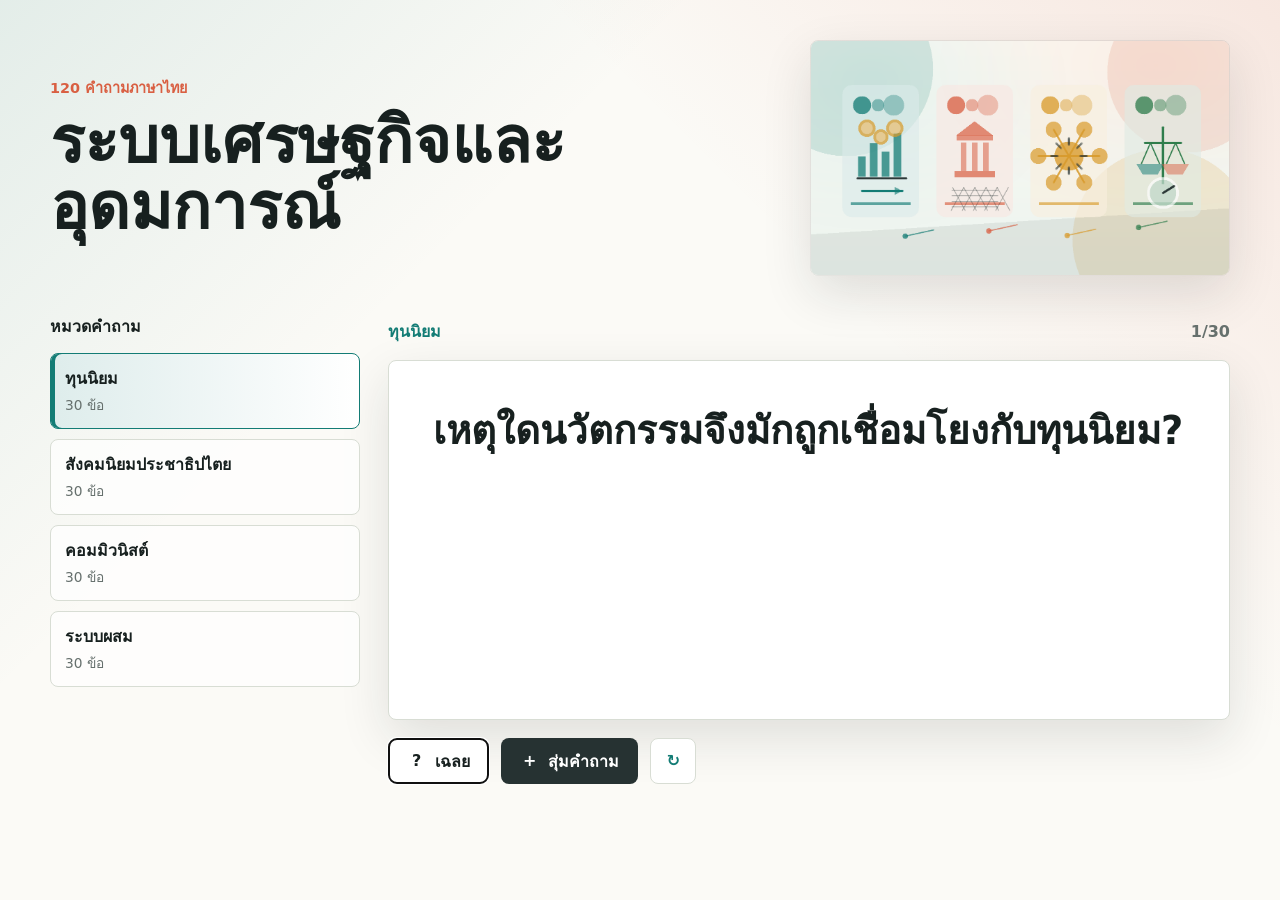
==== index.html @ e9f1e3b3 "Create Thai economic systems quiz" ====
<!doctype html>
<html lang="th">
  <head>
    <meta charset="utf-8" />
    <meta name="viewport" content="width=device-width, initial-scale=1" />
    <meta
      name="description"
      content="เว็บสุ่มคำถามภาษาไทย 4 หมวดเกี่ยวกับระบบเศรษฐกิจและอุดมการณ์ทางการเมือง"
    />
    <title>คลังคำถามระบบเศรษฐกิจ</title>
    <link rel="stylesheet" href="./styles.css" />
    <script type="module" src="./app.js" defer></script>
  </head>
  <body>
    <main class="app-shell">
      <section class="masthead" aria-labelledby="page-title">
        <div class="masthead-copy">
          <p class="eyebrow">120 คำถามภาษาไทย</p>
          <h1 id="page-title">ระบบเศรษฐกิจและอุดมการณ์</h1>
        </div>
        <img
          class="masthead-image"
          src="./assets/economics-banner.png"
          alt="ภาพประกอบเชิงนามธรรมของตลาด ชุมชน บริการสาธารณะ และการตัดสินใจร่วมกัน"
        />
      </section>

      <section class="quiz-layout" aria-label="เครื่องมือสุ่มคำถาม">
        <nav class="category-panel" aria-label="หมวดคำถาม">
          <h2>หมวดคำถาม</h2>
          <div id="category-list" class="category-list"></div>
        </nav>

        <section class="quiz-stage" aria-live="polite">
          <div class="quiz-meta">
            <span id="active-category" class="active-category"></span>
            <span id="question-count" class="question-count"></span>
          </div>

          <article class="question-card">
            <p id="question-text" class="question-text"></p>
            <div id="answer-panel" class="answer-panel" hidden>
              <h2>เฉลย</h2>
              <p id="answer-text"></p>
            </div>
          </article>

          <div class="actions">
            <button id="reveal-answer" class="button button-secondary" type="button">
              <span aria-hidden="true">?</span>
              เฉลย
            </button>
            <button id="next-question" class="button button-primary" type="button">
              <span aria-hidden="true">+</span>
              สุ่มคำถาม
            </button>
            <button id="reset-cycle" class="icon-button" type="button" aria-label="เริ่มชุดคำถามของหมวดนี้ใหม่">
              <span aria-hidden="true">↻</span>
            </button>
          </div>
        </section>
      </section>
    </main>
  </body>
</html>
---- styles.css ----
:root {
  color-scheme: light;
  --ink: #17201f;
  --muted: #66706d;
  --paper: #fbfaf6;
  --surface: #ffffff;
  --line: #d8ddd4;
  --teal: #137c75;
  --coral: #d95f42;
  --gold: #d99b2b;
  --green: #2f7d4c;
  --charcoal: #263232;
  --shadow: 0 18px 50px rgb(23 32 31 / 12%);
}

* {
  box-sizing: border-box;
}

body {
  margin: 0;
  min-height: 100vh;
  color: var(--ink);
  font-family:
    ui-sans-serif,
    system-ui,
    -apple-system,
    BlinkMacSystemFont,
    "Segoe UI",
    sans-serif;
  background:
    linear-gradient(135deg, rgb(19 124 117 / 10%), transparent 32%),
    linear-gradient(225deg, rgb(217 95 66 / 12%), transparent 34%),
    var(--paper);
}

button {
  font: inherit;
}

.app-shell {
  width: min(1180px, calc(100vw - 32px));
  margin: 0 auto;
  padding: 32px 0;
}

.masthead {
  display: grid;
  grid-template-columns: minmax(0, 1fr) minmax(260px, 420px);
  gap: 28px;
  align-items: center;
  min-height: 218px;
  padding: 8px 0 28px;
}

.masthead-copy {
  min-width: 0;
}

.eyebrow {
  margin: 0 0 10px;
  color: var(--coral);
  font-size: 0.9rem;
  font-weight: 800;
}

h1,
h2,
p {
  margin-top: 0;
}

h1 {
  max-width: 760px;
  margin-bottom: 0;
  font-size: clamp(2.1rem, 5vw, 4.85rem);
  line-height: 1.02;
  letter-spacing: 0;
}

.masthead-image {
  display: block;
  width: 100%;
  aspect-ratio: 16 / 9;
  object-fit: cover;
  border: 1px solid rgb(23 32 31 / 10%);
  border-radius: 8px;
  box-shadow: var(--shadow);
}

.quiz-layout {
  display: grid;
  grid-template-columns: 310px minmax(0, 1fr);
  gap: 28px;
  align-items: start;
  padding-top: 10px;
}

.category-panel {
  position: sticky;
  top: 20px;
  min-width: 0;
}

.category-panel h2 {
  margin-bottom: 14px;
  font-size: 1rem;
}

.category-list {
  display: grid;
  gap: 10px;
}

.category-button {
  width: 100%;
  min-height: 68px;
  padding: 12px 14px;
  border: 1px solid var(--line);
  border-radius: 8px;
  color: var(--ink);
  background: rgb(255 255 255 / 72%);
  cursor: pointer;
  text-align: left;
  transition:
    transform 160ms ease,
    border-color 160ms ease,
    background-color 160ms ease,
    box-shadow 160ms ease;
}

.category-button:hover {
  transform: translateY(-1px);
  border-color: color-mix(in srgb, var(--accent), var(--line) 45%);
  background: var(--surface);
  box-shadow: 0 12px 28px rgb(23 32 31 / 8%);
}

.category-button[aria-pressed="true"] {
  border-color: var(--accent);
  background:
    linear-gradient(90deg, color-mix(in srgb, var(--accent), white 86%), transparent),
    var(--surface);
  box-shadow: inset 4px 0 0 var(--accent);
}

.category-name {
  display: block;
  margin-bottom: 3px;
  font-weight: 800;
}

.category-size {
  display: block;
  color: var(--muted);
  font-size: 0.86rem;
}

.quiz-stage {
  min-width: 0;
}

.quiz-meta {
  display: flex;
  gap: 12px;
  justify-content: space-between;
  align-items: center;
  min-height: 34px;
  margin-bottom: 12px;
  color: var(--muted);
  font-weight: 750;
}

.active-category {
  color: var(--teal);
}

.question-card {
  display: grid;
  align-content: start;
  min-height: 360px;
  padding: clamp(22px, 5vw, 44px);
  border: 1px solid var(--line);
  border-radius: 8px;
  background: var(--surface);
  box-shadow: var(--shadow);
}

.question-text {
  margin: 0;
  font-size: clamp(1.35rem, 3vw, 2.45rem);
  font-weight: 850;
  line-height: 1.35;
  letter-spacing: 0;
}

.answer-panel {
  margin-top: 28px;
  padding-top: 22px;
  border-top: 1px solid var(--line);
}

.answer-panel h2 {
  margin-bottom: 8px;
  color: var(--coral);
  font-size: 0.95rem;
}

.answer-panel p {
  margin-bottom: 0;
  color: #30413e;
  font-size: clamp(1rem, 2vw, 1.18rem);
  line-height: 1.65;
}

.actions {
  display: flex;
  flex-wrap: wrap;
  gap: 12px;
  align-items: center;
  margin-top: 18px;
}

.button,
.icon-button {
  display: inline-flex;
  align-items: center;
  justify-content: center;
  gap: 9px;
  min-height: 46px;
  border-radius: 8px;
  cursor: pointer;
  font-weight: 800;
  transition:
    transform 160ms ease,
    box-shadow 160ms ease,
    background-color 160ms ease,
    border-color 160ms ease;
}

.button {
  padding: 0 18px;
  border: 1px solid transparent;
}

.button span,
.icon-button span {
  display: grid;
  place-items: center;
  width: 1.2em;
  height: 1.2em;
  font-weight: 900;
  line-height: 1;
}

.button-primary {
  color: #ffffff;
  background: var(--charcoal);
}

.button-secondary {
  color: var(--ink);
  border-color: var(--line);
  background: var(--surface);
}

.icon-button {
  width: 46px;
  padding: 0;
  border: 1px solid var(--line);
  color: var(--teal);
  background: var(--surface);
}

.button:hover,
.icon-button:hover {
  transform: translateY(-1px);
  box-shadow: 0 12px 26px rgb(23 32 31 / 12%);
}

.button:disabled {
  cursor: not-allowed;
  opacity: 0.58;
  transform: none;
  box-shadow: none;
}

@media (max-width: 820px) {
  .app-shell {
    width: min(100% - 24px, 680px);
    padding: 22px 0;
  }

  .masthead {
    grid-template-columns: 1fr;
    gap: 18px;
    min-height: 0;
    padding-bottom: 22px;
  }

  .masthead-image {
    max-height: 210px;
  }

  .quiz-layout {
    grid-template-columns: 1fr;
  }

  .category-panel {
    position: static;
  }

  .category-list {
    grid-template-columns: repeat(2, minmax(0, 1fr));
  }

  .category-button {
    min-height: 74px;
  }

  .question-card {
    min-height: 330px;
  }
}

@media (max-width: 520px) {
  .category-list {
    grid-template-columns: 1fr;
  }

  .quiz-meta {
    align-items: flex-start;
    flex-direction: column;
    gap: 4px;
  }

  .actions {
    display: grid;
    grid-template-columns: 1fr 1fr auto;
  }

  .button {
    padding-inline: 12px;
  }
}
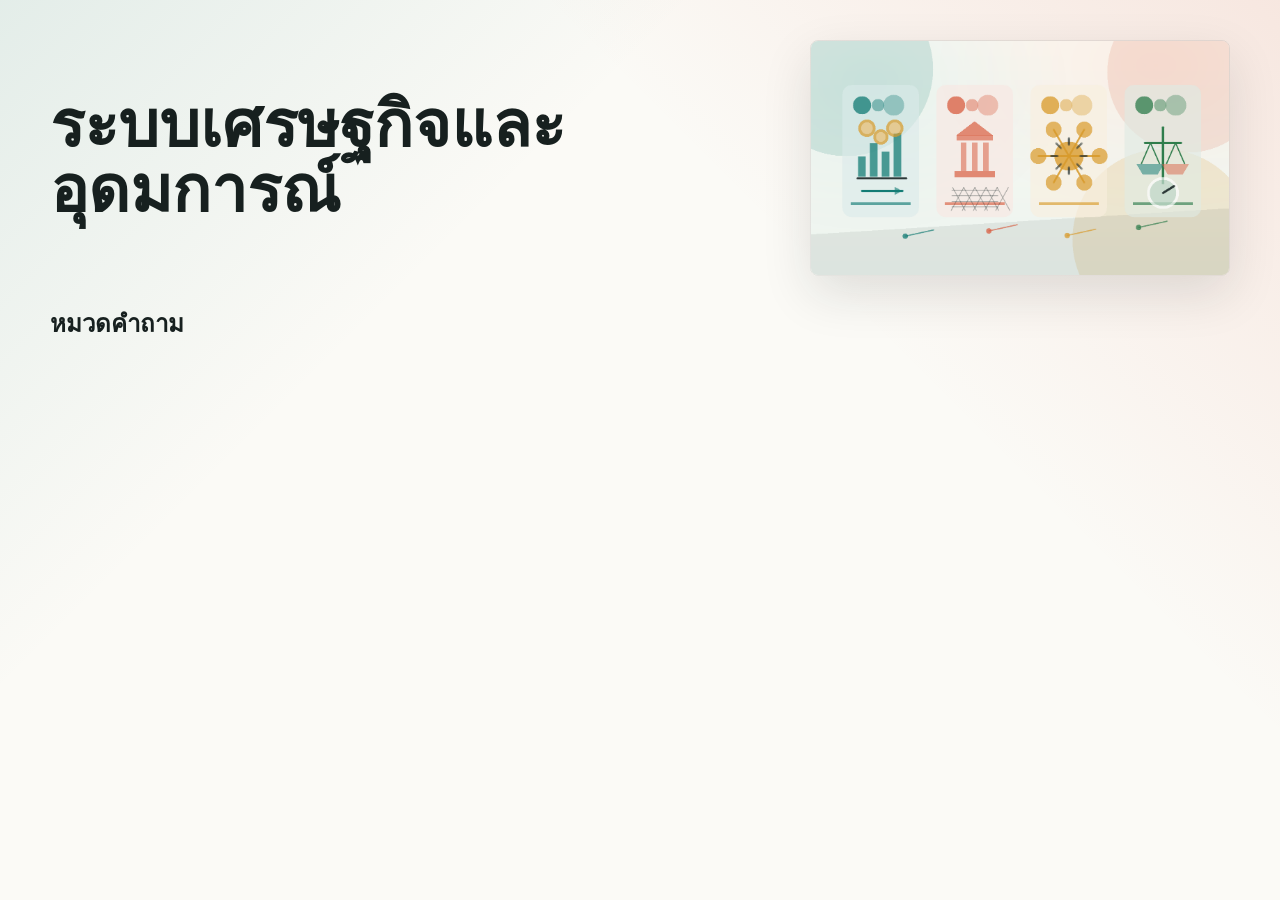
==== commit a3cfbc3a: "Update index.html for multi-page quiz" ====
--- a/index.html
+++ b/index.html
@@ -9,13 +9,12 @@
     />
     <title>คลังคำถามระบบเศรษฐกิจ</title>
     <link rel="stylesheet" href="./styles.css" />
-    <script type="module" src="./app.js" defer></script>
+    <script type="module" src="./home.js" defer></script>
   </head>
   <body>
     <main class="app-shell">
       <section class="masthead" aria-labelledby="page-title">
         <div class="masthead-copy">
-          <p class="eyebrow">120 คำถามภาษาไทย</p>
           <h1 id="page-title">ระบบเศรษฐกิจและอุดมการณ์</h1>
         </div>
         <img
@@ -25,40 +24,11 @@
         />
       </section>
 
-      <section class="quiz-layout" aria-label="เครื่องมือสุ่มคำถาม">
-        <nav class="category-panel" aria-label="หมวดคำถาม">
-          <h2>หมวดคำถาม</h2>
-          <div id="category-list" class="category-list"></div>
-        </nav>
-
-        <section class="quiz-stage" aria-live="polite">
-          <div class="quiz-meta">
-            <span id="active-category" class="active-category"></span>
-            <span id="question-count" class="question-count"></span>
-          </div>
-
-          <article class="question-card">
-            <p id="question-text" class="question-text"></p>
-            <div id="answer-panel" class="answer-panel" hidden>
-              <h2>เฉลย</h2>
-              <p id="answer-text"></p>
-            </div>
-          </article>
-
-          <div class="actions">
-            <button id="reveal-answer" class="button button-secondary" type="button">
-              <span aria-hidden="true">?</span>
-              เฉลย
-            </button>
-            <button id="next-question" class="button button-primary" type="button">
-              <span aria-hidden="true">+</span>
-              สุ่มคำถาม
-            </button>
-            <button id="reset-cycle" class="icon-button" type="button" aria-label="เริ่มชุดคำถามของหมวดนี้ใหม่">
-              <span aria-hidden="true">↻</span>
-            </button>
-          </div>
-        </section>
+      <section class="category-page" aria-labelledby="category-title">
+        <div class="section-heading">
+          <h2 id="category-title">หมวดคำถาม</h2>
+        </div>
+        <div id="category-list" class="category-grid"></div>
       </section>
     </main>
   </body>
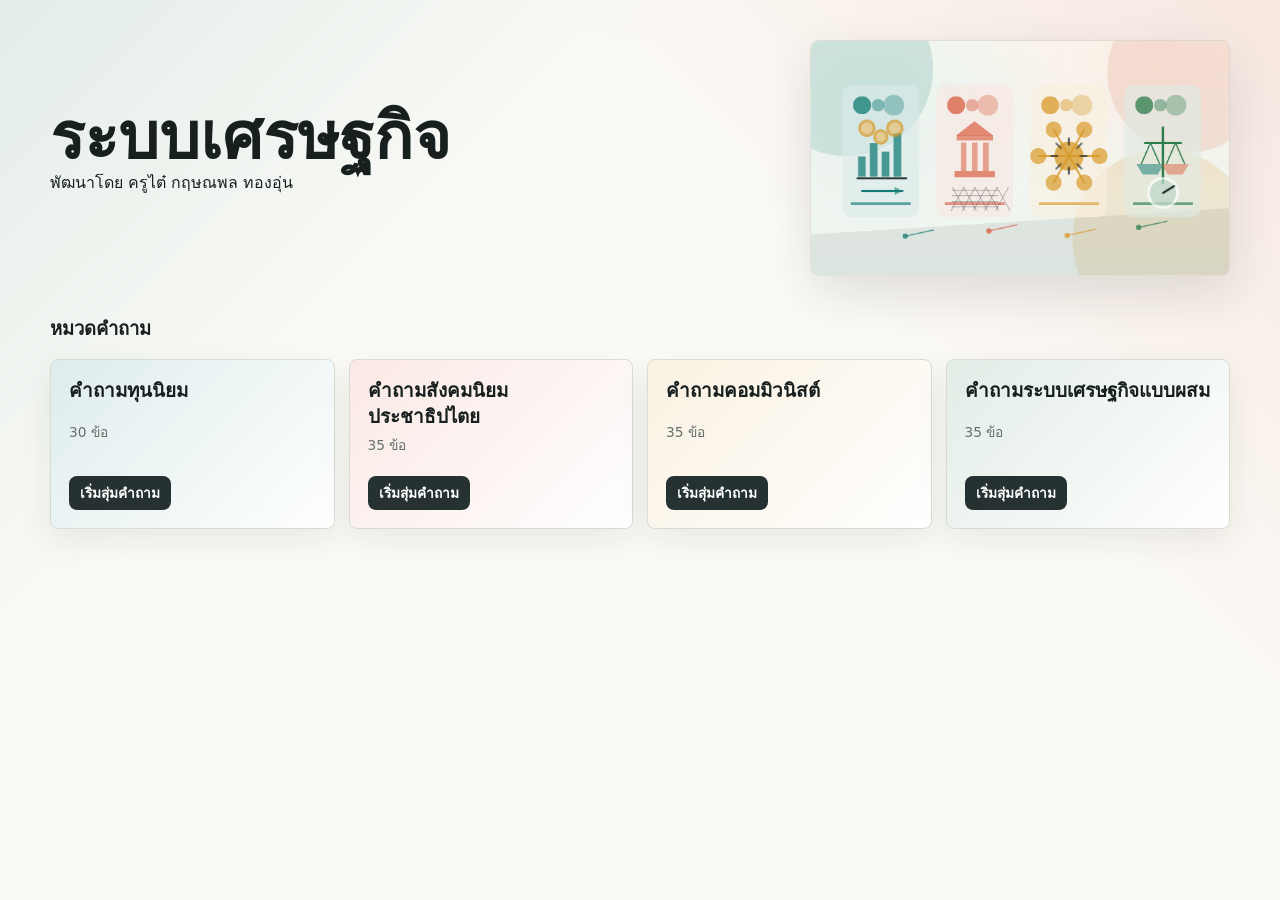
==== commit f2050480: "Update site title and credit" ====
--- a/index.html
+++ b/index.html
@@ -5,9 +5,9 @@
     <meta name="viewport" content="width=device-width, initial-scale=1" />
     <meta
       name="description"
-      content="เว็บสุ่มคำถามภาษาไทย 4 หมวดเกี่ยวกับระบบเศรษฐกิจและอุดมการณ์ทางการเมือง"
+      content="เว็บสุ่มคำถามภาษาไทย 4 หมวดเกี่ยวกับระบบเศรษฐกิจ"
     />
-    <title>คลังคำถามระบบเศรษฐกิจ</title>
+    <title>ระบบเศรษฐกิจ</title>
     <link rel="stylesheet" href="./styles.css" />
     <script type="module" src="./home.js" defer></script>
   </head>
@@ -15,7 +15,8 @@
     <main class="app-shell">
       <section class="masthead" aria-labelledby="page-title">
         <div class="masthead-copy">
-          <h1 id="page-title">ระบบเศรษฐกิจและอุดมการณ์</h1>
+          <h1 id="page-title">ระบบเศรษฐกิจ</h1>
+          <p class="site-credit">พัฒนาโดย ครูไต๋ กฤษณพล ทองอุ่น</p>
         </div>
         <img
           class="masthead-image"
--- a/styles.css
+++ b/styles.css
@@ -38,6 +38,11 @@
   font: inherit;
 }
 
+a {
+  color: inherit;
+  text-decoration: none;
+}
+
 .app-shell {
   width: min(1180px, calc(100vw - 32px));
   margin: 0 auto;
@@ -156,8 +161,100 @@
   font-size: 0.86rem;
 }
 
+.category-page {
+  padding-top: 10px;
+}
+
+.section-heading {
+  display: flex;
+  justify-content: space-between;
+  align-items: end;
+  gap: 16px;
+  margin-bottom: 16px;
+}
+
+.section-heading h2 {
+  margin-bottom: 0;
+  font-size: 1.15rem;
+}
+
+.category-grid {
+  display: grid;
+  grid-template-columns: repeat(4, minmax(0, 1fr));
+  gap: 14px;
+}
+
+.category-card {
+  display: grid;
+  align-content: space-between;
+  min-height: 170px;
+  padding: 18px;
+  border: 1px solid var(--line);
+  border-radius: 8px;
+  background:
+    linear-gradient(135deg, color-mix(in srgb, var(--accent), white 86%), transparent),
+    var(--surface);
+  box-shadow: 0 12px 32px rgb(23 32 31 / 8%);
+  transition:
+    transform 160ms ease,
+    border-color 160ms ease,
+    box-shadow 160ms ease;
+}
+
+.category-card:hover {
+  transform: translateY(-2px);
+  border-color: var(--accent);
+  box-shadow: 0 18px 44px rgb(23 32 31 / 12%);
+}
+
+.category-card .category-name {
+  color: var(--ink);
+  font-size: 1.18rem;
+  line-height: 1.35;
+}
+
+.category-action {
+  display: inline-flex;
+  align-items: center;
+  justify-content: center;
+  width: fit-content;
+  min-height: 34px;
+  margin-top: 18px;
+  padding: 0 11px;
+  border-radius: 8px;
+  color: #ffffff;
+  background: var(--charcoal);
+  font-size: 0.86rem;
+  font-weight: 800;
+}
+
 .quiz-stage {
   min-width: 0;
+}
+
+.quiz-page {
+  width: min(920px, calc(100vw - 32px));
+}
+
+.quiz-header {
+  display: flex;
+  justify-content: space-between;
+  align-items: center;
+  gap: 18px;
+  margin-bottom: 18px;
+  padding-top: 12px;
+}
+
+.back-link {
+  display: inline-flex;
+  align-items: center;
+  min-height: 38px;
+  padding: 0 12px;
+  border: 1px solid var(--line);
+  border-radius: 8px;
+  background: var(--surface);
+  color: var(--charcoal);
+  font-weight: 800;
 }
 
 .quiz-meta {
@@ -314,6 +411,10 @@
     grid-template-columns: repeat(2, minmax(0, 1fr));
   }
 
+  .category-grid {
+    grid-template-columns: repeat(2, minmax(0, 1fr));
+  }
+
   .category-button {
     min-height: 74px;
   }
@@ -325,6 +426,10 @@
 
 @media (max-width: 520px) {
   .category-list {
+    grid-template-columns: 1fr;
+  }
+
+  .category-grid {
     grid-template-columns: 1fr;
   }
 
@@ -334,6 +439,11 @@
     gap: 4px;
   }
 
+  .quiz-header {
+    align-items: flex-start;
+    flex-direction: column;
+  }
+
   .actions {
     display: grid;
     grid-template-columns: 1fr 1fr auto;
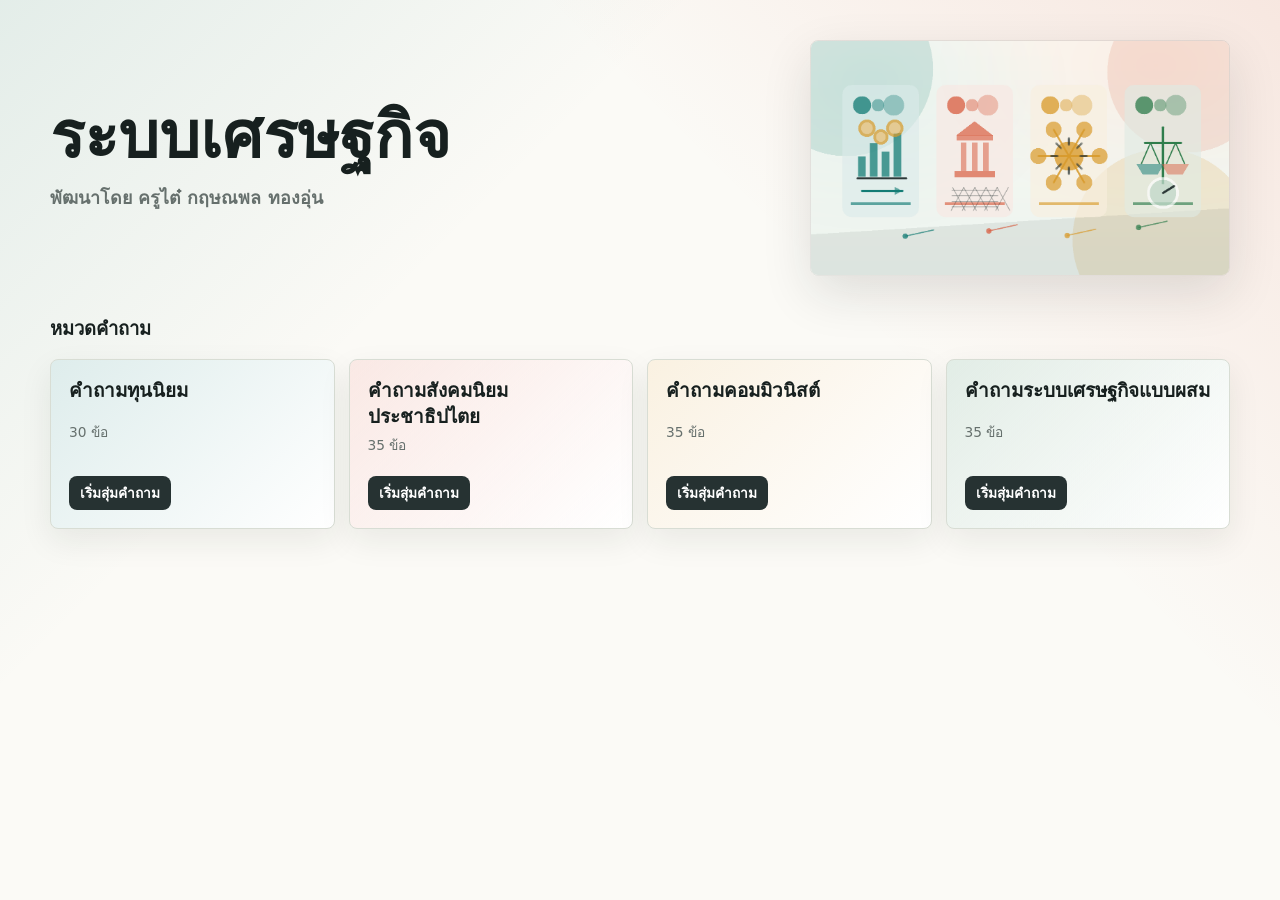
==== commit 96b56de6: "Use Mitr font in index.html" ====
--- a/index.html
+++ b/index.html
@@ -8,6 +8,12 @@
       content="เว็บสุ่มคำถามภาษาไทย 4 หมวดเกี่ยวกับระบบเศรษฐกิจ"
     />
     <title>ระบบเศรษฐกิจ</title>
+    <link rel="preconnect" href="https://fonts.googleapis.com" />
+    <link rel="preconnect" href="https://fonts.gstatic.com" crossorigin />
+    <link
+      href="https://fonts.googleapis.com/css2?family=Mitr:wght@300;400;500;600;700&display=swap"
+      rel="stylesheet"
+    />
     <link rel="stylesheet" href="./styles.css" />
     <script type="module" src="./home.js" defer></script>
   </head>
--- a/styles.css
+++ b/styles.css
@@ -83,6 +83,13 @@
   letter-spacing: 0;
 }
 
+.site-credit {
+  margin: 14px 0 0;
+  color: var(--muted);
+  font-size: clamp(0.98rem, 2vw, 1.12rem);
+  font-weight: 750;
+}
+
 .masthead-image {
   display: block;
   width: 100%;
@@ -257,6 +264,12 @@
   font-weight: 800;
 }
 
+.quiz-credit {
+  flex: 1;
+  margin: 0;
+  text-align: center;
+}
+
 .quiz-meta {
   display: flex;
   gap: 12px;
@@ -444,6 +457,10 @@
     flex-direction: column;
   }
 
+  .quiz-credit {
+    text-align: left;
+  }
+
   .actions {
     display: grid;
     grid-template-columns: 1fr 1fr auto;
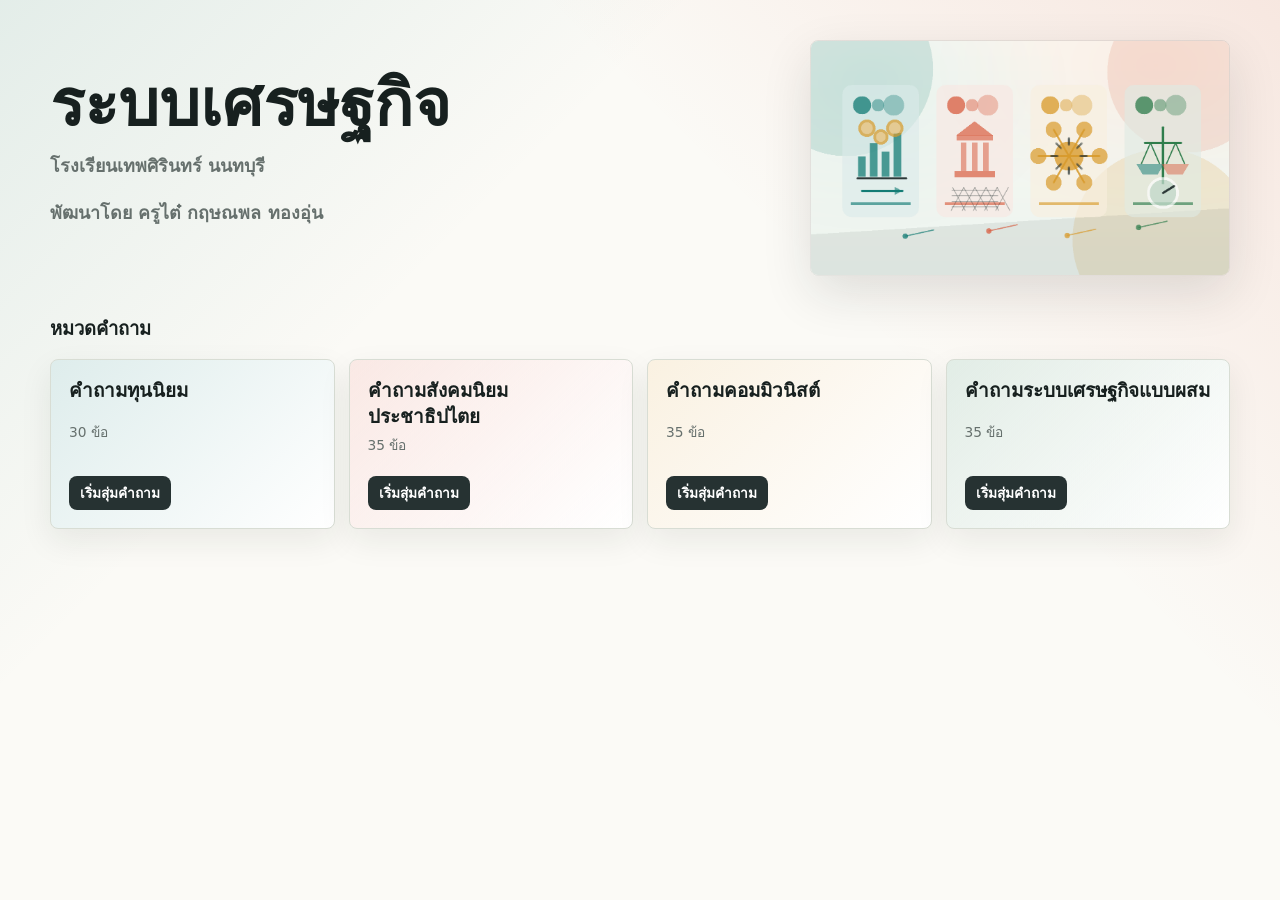
==== commit 68a343d5: "Add school name to index.html" ====
--- a/index.html
+++ b/index.html
@@ -22,7 +22,10 @@
       <section class="masthead" aria-labelledby="page-title">
         <div class="masthead-copy">
           <h1 id="page-title">ระบบเศรษฐกิจ</h1>
-          <p class="site-credit">พัฒนาโดย ครูไต๋ กฤษณพล ทองอุ่น</p>
+          <div class="site-credit" aria-label="เครดิตผู้พัฒนาและโรงเรียน">
+            <p>โรงเรียนเทพศิรินทร์ นนทบุรี</p>
+            <p>พัฒนาโดย ครูไต๋ กฤษณพล ทองอุ่น</p>
+          </div>
         </div>
         <img
           class="masthead-image"
--- a/styles.css
+++ b/styles.css
@@ -22,6 +22,7 @@
   min-height: 100vh;
   color: var(--ink);
   font-family:
+    "Mitr",
     ui-sans-serif,
     system-ui,
     -apple-system,
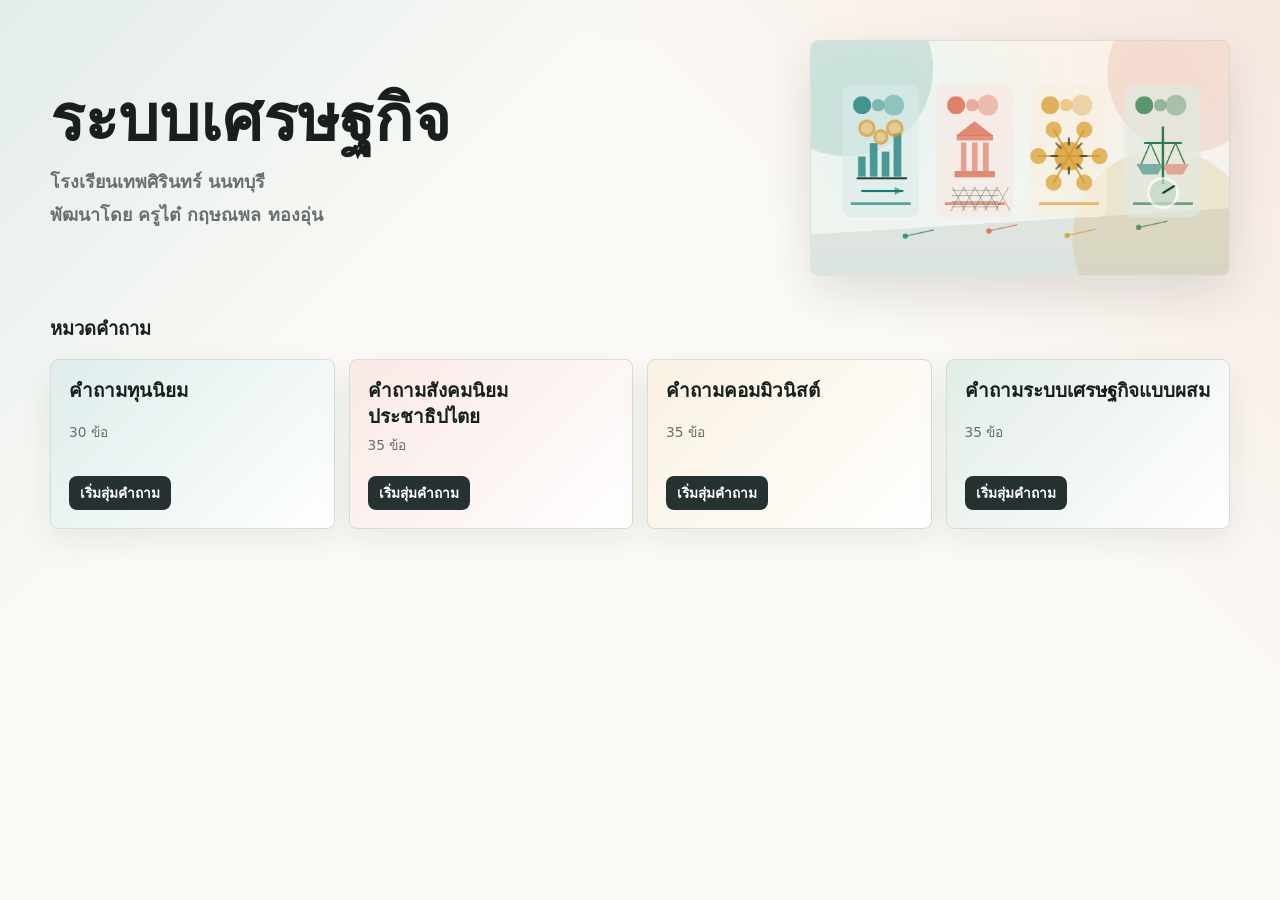
==== commit 7cf7eb97: "Use Prompt font in index.html" ====
--- a/index.html
+++ b/index.html
@@ -11,7 +11,7 @@
     <link rel="preconnect" href="https://fonts.googleapis.com" />
     <link rel="preconnect" href="https://fonts.gstatic.com" crossorigin />
     <link
-      href="https://fonts.googleapis.com/css2?family=Mitr:wght@300;400;500;600;700&display=swap"
+      href="https://fonts.googleapis.com/css2?family=Prompt:wght@300;400;500;600&display=swap"
       rel="stylesheet"
     />
     <link rel="stylesheet" href="./styles.css" />
--- a/styles.css
+++ b/styles.css
@@ -91,6 +91,14 @@
   font-weight: 750;
 }
 
+.site-credit p {
+  margin: 0;
+}
+
+.site-credit p + p {
+  margin-top: 4px;
+}
+
 .masthead-image {
   display: block;
   width: 100%;
